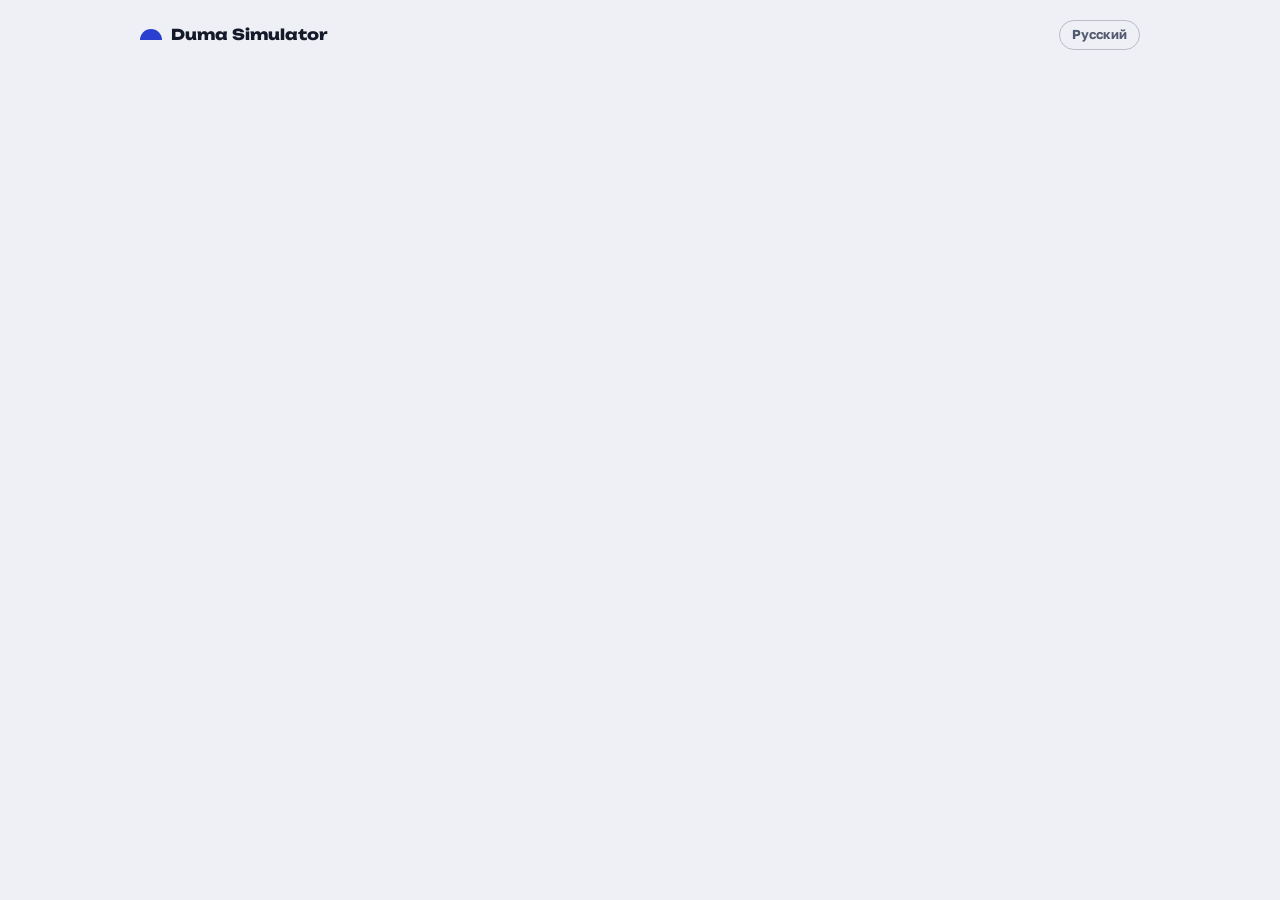
==== index.html @ 5d087ceb "Add Bulgarian scenarios: 2024 and 2026 National Assembly elections with 2030s futures Co-Authored-By" ====
<!DOCTYPE html>
<html lang="en">
<head>
<meta charset="UTF-8">
<meta name="viewport" content="width=device-width, initial-scale=1">
<title>Duma Simulator — test</title>
<meta name="description" content="A test about the Russian State Duma: the elections of 1993–2026, parties, coalitions, the cabinet and the make-up of the Duma based on your answers.">
<script>try{var w=localStorage.getItem('duma-sim-lang');if(!w&&/^ru/i.test(navigator.language||''))w='ru';if(w==='ru')location.replace('ru/index.html');}catch(e){}</script>
<link rel="icon" type="image/svg+xml" href="img/favicon.svg">
<link rel="icon" type="image/png" sizes="180x180" href="img/icon-180.png">
<link rel="apple-touch-icon" href="img/icon-180.png">
<link rel="preconnect" href="https://fonts.googleapis.com">
<link rel="preconnect" href="https://fonts.gstatic.com" crossorigin>
<link rel="stylesheet" href="https://fonts.googleapis.com/css2?family=Golos+Text:wght@400;500;600;700&family=Unbounded:wght@600;800&display=swap">
<link rel="stylesheet" href="css/styles.css?v=31">
</head>
<body>

<div class="wrap">
  <div class="top">
    <div class="brand"><i></i>Duma Simulator</div>
    <div class="top-r">
      <button type="button" class="link" id="toBuild" hidden>← Back to test settings</button>
      <a class="lang" href="ru/index.html" lang="ru" onclick="try{localStorage.setItem('duma-sim-lang','ru')}catch(e){}">Русский</a>
    </div>
  </div>
  <main id="app"></main>
</div>

<script src="vendor/d3.min.js?v=31"></script>
<script src="vendor/d3-parliament.js?v=31"></script>
<script src="js/photos.js?v=31"></script>
<script src="js/logos.js?v=31"></script>
<script src="js/data.js?v=31"></script>
<script src="js/world.js?v=31"></script>
<script src="js/map.js?v=31"></script>
<script src="js/future.js?v=31"></script>
<script src="js/futmap.js?v=31"></script>
<script src="js/bulgaria.js?v=31"></script>
<script src="js/bgmap.js?v=31"></script>
<script src="js/app.js?v=31"></script>
</body>
</html>
---- css/styles.css ----
/* Базовый сброс */
html{-webkit-text-size-adjust:100%}
body{margin:0}
img{max-width:100%}
[hidden]{display:none!important}

/* Layout: одна рабочая колонка 1040px; конструктор — пресеты и четыре пронумерованных шага, дальше тест идёт экран за экраном */
:root{
  --bg:#eef0f5; --surface:#ffffff; --sunk:#e5e8ef; --pend:#d3d8e3;
  --line:rgba(22,28,45,.12); --line2:rgba(22,28,45,.24);
  --ink:#151a2b; --ink2:#525a70; --ink3:#868da3;
  --accent:#2a3fd0; --accent-soft:#e3e7fb; --accent-mid:#b9c2f4; --on-accent:#ffffff;
  --accent2:#d9781a; --gold:#f2c230; --on-gold:#3a2c00; --up:#1f9d55; --down:#d64545;
  --wb-bg:#f8f9fa; --wb-fg:#202122; --wb-line:#a2a9b1; --wb-head:#eaecf0; --wb-link:#3366cc; --wb-mute:#54595d;
  --display:'Unbounded','Golos Text',system-ui,sans-serif;
  --body:'Golos Text',system-ui,-apple-system,'Segoe UI',sans-serif;
}
@media (prefers-color-scheme: dark){ :root:not([data-theme="light"]){
  --bg:#0f1220; --surface:#191d2e; --sunk:#232840; --pend:#31374f;
  --line:rgba(255,255,255,.09); --line2:rgba(255,255,255,.22);
  --ink:#e9ebf3; --ink2:#a3aabf; --ink3:#6b728b;
  --accent:#8f9dff; --accent-soft:#232b55; --accent-mid:#3a478c; --on-accent:#0f1220;
  --accent2:#f0a550; --gold:#ffd84d; --on-gold:#221a00; --up:#5fe39a; --down:#ff7b7b; color-scheme:dark } }
:root[data-theme="dark"]{
  --bg:#0f1220; --surface:#191d2e; --sunk:#232840; --pend:#31374f;
  --line:rgba(255,255,255,.09); --line2:rgba(255,255,255,.22);
  --ink:#e9ebf3; --ink2:#a3aabf; --ink3:#6b728b;
  --accent:#8f9dff; --accent-soft:#232b55; --accent-mid:#3a478c; --on-accent:#0f1220;
  --accent2:#f0a550; --gold:#ffd84d; --on-gold:#221a00; --up:#5fe39a; --down:#ff7b7b; color-scheme:dark }

*{box-sizing:border-box}
body{background:var(--bg);color:var(--ink);font:400 15px/1.5 var(--body)}
button,input,select,textarea{font:inherit;color:inherit}
:focus-visible{outline:2px solid var(--accent);outline-offset:2px;border-radius:6px}
h1,h2,h3{font-family:var(--display);text-wrap:balance;margin:0;letter-spacing:-.01em}
.wrap{max-width:1040px;margin:0 auto;padding-inline:20px;padding-block:20px 56px}
.top{display:flex;align-items:center;justify-content:space-between;gap:12px;flex-wrap:wrap;margin-bottom:22px}
.brand{font:800 15px var(--display);display:flex;align-items:center;gap:9px}
.top-r{display:flex;align-items:center;gap:6px 16px;flex-wrap:wrap}
.lang{font-size:13px;font-weight:700;color:var(--ink2);text-decoration:none;border:1px solid var(--line2);border-radius:999px;padding:4px 12px}
.lang:hover{color:var(--accent);border-color:var(--accent)}
.brand i{width:22px;height:11px;border-radius:22px 22px 0 0;background:var(--accent);display:block}
.dot{display:inline-block;width:10px;height:10px;border-radius:50%;margin-right:6px;flex-shrink:0}
.logo{display:inline-block;width:22px;height:22px;border-radius:6px;object-fit:contain;background:var(--wb-bg);border:2px solid var(--line2);margin-right:7px;vertical-align:-6px;flex-shrink:0}
.hint{font-size:13px;color:var(--ink2);margin:0;max-width:68ch}
.cta{border:0;border-radius:999px;background:var(--accent);color:var(--on-accent);font-weight:700;padding:11px 22px;cursor:pointer}
.cta:disabled{opacity:.35;cursor:default}
.cta.ghost{background:transparent;color:var(--accent);box-shadow:inset 0 0 0 1.5px var(--accent)}
.link{border:0;background:none;color:var(--ink2);font-weight:600;font-size:13.5px;cursor:pointer;padding:6px 0}
.link:hover{color:var(--accent)}
.link:disabled{opacity:.35;cursor:default}
.box{background:var(--surface);border:1px solid var(--line);border-radius:14px;padding:18px}
.stack{display:grid;gap:18px}

/* Зал (d3-parliament) */
.hemi svg{display:block;width:100%;height:auto;overflow:visible}
.hemi .seat{transition:fill .45s ease,opacity .3s}
.hemi .seat.dim{opacity:.13}
.hemi .big{fill:var(--ink);font:800 44px var(--display)}
.hemi .sm{fill:var(--ink2);font:500 17px var(--body)}

/* Конструктор */
.intro h1{font-size:clamp(26px,4.6vw,42px);line-height:1.08;margin-bottom:10px}
.intro p{color:var(--ink2);max-width:62ch;margin:0}
.step{display:grid;gap:14px}
.step>header{display:flex;align-items:baseline;gap:6px 12px;flex-wrap:wrap}
.step .num{font:800 13px var(--display);color:var(--on-accent);background:var(--accent);width:26px;height:26px;border-radius:50%;display:inline-flex;align-items:center;justify-content:center;flex-shrink:0;align-self:center}
.step h2{font-size:19px}
.presets{display:grid;grid-template-columns:repeat(auto-fill,minmax(190px,1fr));gap:8px}
.preset{position:relative;display:block;text-align:left;border:1.5px solid var(--line2);background:var(--surface);border-radius:12px;padding:10px 12px;cursor:pointer;min-width:0}
.preset:hover{border-color:var(--accent)}
.preset[aria-pressed="true"]{border-color:var(--accent);box-shadow:0 0 0 1px var(--accent);background:var(--accent-soft)}
.preset b{display:block;padding-right:18px}
.preset span{display:block;font-size:12.5px;color:var(--ink2);line-height:1.35;margin-top:2px}
.pwrap{position:relative;min-width:0;display:grid}
.pwrap .x{position:absolute;top:4px;right:4px;width:24px;height:24px;font-size:16px}
.psave{display:flex;gap:8px;flex-wrap:wrap;align-items:center}
.psave .in{flex:1;min-width:160px;max-width:320px}
.parl{display:grid;grid-template-columns:1.1fr .9fr;gap:28px;align-items:center}
.parl-form{display:grid;gap:16px;min-width:0}
.lbl{font-size:12px;font-weight:700;letter-spacing:.06em;text-transform:uppercase;color:var(--ink2);display:block;margin-bottom:6px}
.seats{display:flex;align-items:center;gap:14px}
.seats input[type=number]{width:108px;font:800 24px var(--display);padding:6px 10px;border:1.5px solid var(--line2);border-radius:10px;background:var(--surface);font-variant-numeric:tabular-nums}
.seats input[type=range]{flex:1;min-width:0;accent-color:var(--accent)}
.chips{display:flex;flex-wrap:wrap;gap:6px}
.chip{border:1px solid var(--line2);background:var(--surface);border-radius:999px;padding:4px 12px;font-size:12.5px;font-weight:600;cursor:pointer;color:var(--ink2);display:inline-flex;align-items:center}
.chip:hover,.chip[aria-pressed="true"]{border-color:var(--accent);color:var(--accent)}
.chip[aria-pressed="true"]{background:var(--accent-soft)}
.sys{border:0;padding:0;margin:0;display:grid;grid-template-columns:repeat(auto-fit,minmax(170px,1fr));gap:8px;min-width:0}
.sys label{position:relative;display:block;border:1.5px solid var(--line2);border-radius:12px;padding:10px 12px;cursor:pointer;background:var(--surface)}
.sys input[type=radio],.sys input[type=checkbox]{position:absolute;opacity:0}
.sys label:has(input:checked){border-color:var(--accent);box-shadow:0 0 0 1px var(--accent);background:var(--accent-soft)}
.sys label:has(input:focus-visible){outline:2px solid var(--accent);outline-offset:2px}
.sys label:has(input:disabled){opacity:.45;cursor:default}
.sys b{display:block;font-weight:700;margin-bottom:2px;line-height:1.25}
.sys span{font-size:12.5px;color:var(--ink2);line-height:1.4;display:block}
.parl-fig{margin:0;min-width:0}
.parl-leg{display:flex;flex-wrap:wrap;justify-content:center;gap:4px 16px;font-size:12.5px;color:var(--ink2);margin-top:8px}
.parl-leg b{color:var(--ink);font-variant-numeric:tabular-nums}
.ring{display:inline-block;width:10px;height:10px;border-radius:50%;border:3px solid var(--accent2);margin-right:6px}
.note{font-size:12.5px;color:var(--ink2);background:var(--sunk);border-radius:8px;padding:8px 11px}

.rows{display:grid;gap:6px}
.in{width:100%;min-width:0;border:1px solid var(--line);border-radius:8px;background:var(--surface);padding:6px 9px}
.in:hover{border-color:var(--line2)}
textarea.in{resize:vertical;line-height:1.35;display:block}
input[type=color]{width:34px;height:32px;padding:2px;border:1px solid var(--line2);border-radius:8px;background:var(--surface);cursor:pointer}
.x{border:0;background:none;color:var(--ink3);cursor:pointer;font-size:18px;line-height:1;width:30px;height:30px;border-radius:8px}
.x:hover{color:var(--down);background:var(--sunk)}
.x:disabled{opacity:.3;cursor:default}
.add{justify-self:start;border:1px dashed var(--line2);background:none;border-radius:8px;padding:6px 12px;font-size:13px;font-weight:600;color:var(--ink2);cursor:pointer}
.add:hover{color:var(--accent);border-color:var(--accent)}
.card{border:1px solid var(--line);border-radius:12px;background:var(--surface)}
.card>summary{cursor:pointer;padding:11px 14px;display:flex;align-items:center;gap:6px;font-weight:700}
.card>summary small{margin-left:auto;font-weight:500;color:var(--ink2);font-size:12.5px;white-space:nowrap}
.c-body{padding:4px 14px 14px;display:grid;gap:12px}
.c-body:empty{display:none}
.f-f{display:grid;grid-template-columns:34px minmax(120px,1fr) 2fr 30px;gap:8px;align-items:center}
.f-logo{display:flex;align-items:center;gap:10px;flex-wrap:wrap;font-size:13px;color:var(--ink2)}
.f-logo .logo{width:44px;height:44px;border-radius:10px;margin:0}
.f-logo .ph{width:44px;height:44px;border-radius:10px;border:1px dashed var(--line2);display:inline-flex;align-items:center;justify-content:center;font-size:11px;color:var(--ink3)}
.f-logo input[type=file]{font-size:12.5px;max-width:100%}
.tg{display:grid;grid-template-columns:110px 1fr;gap:8px;align-items:start}
.tg>span{font-size:11.5px;font-weight:700;letter-spacing:.05em;text-transform:uppercase;color:var(--ink3);padding-top:5px}
.tchip{border:1px solid var(--line2);background:var(--surface);border-radius:999px;padding:3px 10px;font-size:12.5px;font-weight:600;color:var(--ink2);cursor:pointer;display:inline-flex;align-items:center;gap:5px}
.tchip small{font-size:11px;font-weight:500;opacity:.85}
.tchip[data-l="1"]{background:var(--accent-soft);color:var(--ink);border-color:var(--accent-mid)}
.tchip[data-l="2"]{background:var(--accent-mid);color:var(--ink);border-color:var(--accent)}
.tchip[data-l="3"]{background:var(--accent);color:var(--on-accent);border-color:var(--accent)}
span.tchip{cursor:default}
.tchip .rm{border:0;background:none;color:inherit;cursor:pointer;padding:0 0 0 2px;font-size:14px;line-height:1}
.t-f{display:grid;grid-template-columns:34px 1.2fr 1fr 1fr 30px;gap:8px;align-items:center}
.q{border-top:1px solid var(--line);padding-top:12px;display:grid;gap:8px}
.q.off .q-ab,.q.off .q-t,.q.off .q-ax{opacity:.45}
.q-head{display:grid;grid-template-columns:22px 1fr 30px;gap:8px;align-items:center}
.q-head input[type=checkbox]{width:18px;height:18px;accent-color:var(--accent)}
.q-t{font-weight:700}
.q-ab{display:grid;grid-template-columns:1fr 1fr;gap:10px;padding-left:30px}
.opt{display:grid;gap:6px;min-width:0;align-content:start}
.opt label{display:grid;grid-template-columns:16px 1fr;gap:6px;align-items:start;font:800 12px var(--display);color:var(--ink3)}
.opt label span{padding-top:9px}
.trs{display:flex;flex-wrap:wrap;gap:5px;align-items:center;padding-left:22px}
.tsel{width:auto;max-width:150px;padding:3px 6px;font-size:12.5px;border-radius:999px;color:var(--ink2)}
.q-ax{padding-left:30px;display:grid;grid-template-columns:1fr auto;gap:10px;align-items:center;font-size:12px;color:var(--ink2)}
.q-ax svg{display:block;width:100%;height:auto}
.q-ax .in{width:auto;font-size:12.5px;padding:3px 6px}
.launch{position:sticky;bottom:calc(10px + env(safe-area-inset-bottom,0px));z-index:5;display:flex;align-items:center;gap:8px 16px;flex-wrap:wrap;background:var(--surface);border:1px solid var(--line2);border-radius:16px;padding:12px 16px;box-shadow:0 10px 30px rgba(10,14,40,.14)}
.launch span{font-size:13px;color:var(--ink2);flex:1;min-width:150px}
.io textarea{width:100%;min-height:120px;font:12px/1.4 ui-monospace,Consolas,monospace;margin:8px 0}
.io summary{cursor:pointer;font-weight:700}
.io .r{display:flex;gap:8px 14px;flex-wrap:wrap;align-items:center}

/* Приоритеты и вердикт о системе */
.narrow{max-width:720px;margin:0 auto}
.narrow h2,.res h2{font-size:clamp(24px,4vw,36px);line-height:1.1;margin-bottom:8px}
.lead{color:var(--ink2);margin:0 0 16px;max-width:60ch}
.lead b{color:var(--ink)}
.pr{display:grid;grid-template-columns:1fr 64px;gap:8px 12px;align-items:center;background:var(--surface);border:1px solid var(--line);border-radius:12px;padding:10px 12px}
.pr.off .nm,.pr.off .st{opacity:.45}
.pr .nm{font-weight:700;line-height:1.2;min-width:0}
.pr .nm small{display:block;font-weight:500;font-size:12px;color:var(--ink2);margin-top:2px}
.pr .st{text-align:right;font:800 18px var(--display);font-variant-numeric:tabular-nums;line-height:1}
.pr .st small{display:block;font:600 10.5px var(--body);color:var(--ink3);margin-top:3px}
.seg{grid-column:1/-1;display:flex;gap:2px;background:var(--sunk);border-radius:10px;padding:3px}
.seg button{flex:1;min-width:0;border:0;background:none;border-radius:7px;padding:6px 2px;font-size:12.5px;font-weight:600;color:var(--ink2);cursor:pointer;white-space:nowrap;overflow:hidden;text-overflow:ellipsis}
.seg button[aria-checked="true"]{background:var(--accent);color:var(--on-accent)}
.seg button[data-l="0"][aria-checked="true"]{background:var(--ink3);color:var(--surface)}
.go{display:flex;align-items:center;gap:14px;flex-wrap:wrap;margin-top:18px}
.go span{font-size:13px;color:var(--ink2)}
.vd{display:grid;gap:8px;margin:0 0 14px}
.vd div{display:grid;grid-template-columns:minmax(0,1.3fr) 1fr 34px;gap:10px;align-items:center;font-size:13.5px}
.vd div.win{font-weight:700}
.vd i{display:block;height:8px;border-radius:4px;background:var(--pend);overflow:hidden}
.vd i b{display:block;height:100%;background:var(--ink3);border-radius:4px}
.vd .win i b{background:var(--accent)}
.vd em{font:800 13px var(--display);font-style:normal;text-align:right;font-variant-numeric:tabular-nums}

/* Вопрос */
.prog{display:flex;gap:3px;margin-bottom:22px}
.prog i{flex:1;height:5px;border-radius:3px;background:var(--pend)}
.prog i.gap{margin-left:7px}
.prog i.done{background:var(--accent)}
.prog i.skip{background:color-mix(in srgb,var(--accent) 35%,var(--pend))}
.prog i.cur{background:var(--ink2)}
.meta{display:flex;align-items:center;gap:8px 10px;flex-wrap:wrap;font-size:13px;color:var(--ink2);margin-bottom:12px}
.meta b{color:var(--ink);font-size:14px}
.pill{border-radius:999px;padding:2px 10px;background:var(--surface);border:1px solid var(--line2);font-weight:700;color:var(--ink);font-size:12px}
.pill.d{border-color:var(--accent2)}
.qtitle{font-size:clamp(22px,3.4vw,32px);line-height:1.15;margin-bottom:20px}
.poles{display:grid;grid-template-columns:1fr 1fr;gap:12px}
.pole{border:1.5px solid var(--line2);background:var(--surface);border-radius:12px;padding:12px 14px;line-height:1.4;font-weight:600;cursor:pointer;text-align:left;opacity:var(--o,1);transition:border-color .2s,opacity .2s;min-width:0}
.pole.r{text-align:right}
.pole em{display:block;font:800 12px var(--display);font-style:normal;color:var(--ink3);margin-bottom:3px}
.pole.on{border-color:var(--accent);box-shadow:0 0 0 1px var(--accent)}
.pole.on em{color:var(--accent)}
.track{position:relative;height:56px;margin:14px 18px 0;touch-action:none;cursor:pointer;user-select:none;-webkit-user-select:none}
.track .rail{position:absolute;left:0;right:0;top:25px;height:6px;border-radius:3px;background:var(--pend)}
.track .tick{position:absolute;top:21px;width:2px;height:14px;margin-left:-1px;background:var(--line2)}
.track .tick.c{background:var(--ink3);height:18px;top:19px}
.track .fill{position:absolute;top:25px;height:6px;border-radius:3px;background:var(--accent)}
.ball{position:absolute;top:10px;width:36px;height:36px;margin-left:-18px;border-radius:50%;background:var(--surface);border:3px solid var(--ink3);box-shadow:0 4px 14px rgba(0,0,0,.18);cursor:grab;outline:none;transition:border-color .2s,transform .15s}
.ball::after{content:"";position:absolute;inset:7px;border-radius:50%;background:var(--ink3)}
.track.set .ball{border-color:var(--accent)}
.track.set .ball::after{background:var(--accent)}
.ball:focus-visible{box-shadow:0 0 0 4px color-mix(in srgb,var(--accent) 35%,transparent),0 4px 14px rgba(0,0,0,.18)}
.track.drag .ball{cursor:grabbing;transform:scale(1.12)}
.track.anim .ball,.track.anim .fill{transition:left .25s ease,width .25s ease,border-color .2s}
.val{text-align:center;font-size:13.5px;font-weight:600;color:var(--ink2);min-height:20px;margin-top:2px}
.nav2{display:flex;align-items:center;gap:18px;flex-wrap:wrap;margin-top:22px}
.kbd{font-size:11.5px;color:var(--ink3);margin-top:12px}
@media (hover:none){.kbd{display:none}}

/* Табло */
.board h2{font-size:clamp(18px,3vw,26px);line-height:1.15}
.board h2 em{font-style:normal;color:var(--accent)}
.board .eyebrow{font-size:11px;font-weight:700;letter-spacing:.12em;text-transform:uppercase;color:var(--ink2)}
.bcols{display:grid;grid-template-columns:1.05fr .95fr;gap:28px;align-items:center;margin-top:14px}
.bcols>*{min-width:0}
.sb{position:relative}
.sr{position:absolute;left:0;right:0;height:40px;display:grid;grid-template-columns:22px 1fr 54px 44px;gap:10px;align-items:center;padding:0 10px 0 8px;border-radius:9px;background:var(--sunk);border-left:4px solid var(--c);transition:top .8s cubic-bezier(.2,.8,.2,1)}
.sr.maj{box-shadow:0 0 0 2px var(--gold)}
.sr .rk{font:800 13px var(--display);color:var(--ink2);text-align:center}
.sr .nm{min-width:0}
.sr .nm b{display:block;font-size:13.5px;white-space:nowrap;overflow:hidden;text-overflow:ellipsis;line-height:1.2}
.sr .nm .logo{width:16px;height:16px;border-width:1px;border-radius:4px;margin-right:5px;vertical-align:-3px}
.sr .bar{display:block;position:relative;height:4px;border-radius:2px;background:var(--pend);margin-top:4px}
.sr .bar span{position:absolute;left:0;top:0;bottom:0;border-radius:2px;background:var(--c);transition:width .7s ease}
.sr .bar em{position:absolute;left:70%;top:-3px;bottom:-3px;width:2px;background:var(--ink3)}
.sr .pts{justify-self:center;font:800 12px var(--display);color:var(--on-gold);background:var(--gold);border-radius:7px;padding:3px 6px;min-width:40px;text-align:center;opacity:0;transform:scale(.4);transition:opacity .25s,transform .4s cubic-bezier(.3,1.6,.5,1)}
.sr .pts.show{opacity:1;transform:none}
.sr .pts.zero{background:var(--pend);color:var(--ink2)}
.sr .pts.neg{background:var(--down);color:var(--surface)}
.sr .tot{text-align:right;font:800 17px var(--display);font-variant-numeric:tabular-nums}
.msg{min-height:22px;margin:10px 0 0;font-weight:700;text-align:center}
.bfoot{display:flex;justify-content:space-between;gap:10px;flex-wrap:wrap;margin-top:12px;font-size:12px;color:var(--ink2)}
.bnav{display:flex;align-items:center;justify-content:space-between;gap:12px;flex-wrap:wrap;margin-top:16px}

/* Результат */
.main{display:grid;grid-template-columns:1.1fr .9fr;gap:32px;align-items:center}
.main>*{min-width:0}
.leg{display:grid;gap:2px}
.row{display:grid;grid-template-columns:auto minmax(0,1.5fr) 1fr auto;gap:8px;align-items:center;border:0;background:none;text-align:left;padding:7px 6px;border-radius:8px;cursor:pointer;font-size:13.5px}
.row:hover,.row[aria-pressed="true"]{background:var(--sunk)}
.row .dot,.row .logo{margin:0}
.row b{white-space:nowrap;overflow:hidden;text-overflow:ellipsis}
.row .bar{height:8px;border-radius:4px;background:var(--pend);overflow:hidden}
.row .bar span{display:block;height:100%;border-radius:4px;transition:width .5s}
.row .n{text-align:right;font:800 13px var(--display);font-variant-numeric:tabular-nums;white-space:nowrap}
.row .n small{font:500 11px var(--body);color:var(--ink2);margin-right:6px}
.row.zero{opacity:.45}
.desc{font-size:13px;color:var(--ink2);background:var(--sunk);border-radius:8px;padding:9px 11px;margin-top:8px;min-height:40px}
.desc b{color:var(--ink)}
.box h3{font-size:15px;margin-bottom:4px}
.box .hint{margin-bottom:10px}
.coal{display:grid;grid-template-columns:repeat(auto-fit,minmax(240px,1fr));gap:8px}
.co{border:1px solid var(--line2);border-radius:10px;padding:9px 11px;min-width:0}
.co .t{display:flex;justify-content:space-between;align-items:baseline;gap:8px;font-size:13px;font-weight:700}
.co .t em{font:800 14px var(--display);font-style:normal;color:var(--accent)}
.co .bar{position:relative;display:flex;height:10px;border-radius:5px;overflow:hidden;background:var(--pend);margin-top:7px}
.co .bar span{display:block;height:100%}
.co .bar em{position:absolute;top:-2px;bottom:-2px;width:2px;background:var(--ink);opacity:.7}
.ths{display:grid;grid-template-columns:1fr 1fr;gap:6px 22px}
.tr{display:grid;grid-template-columns:1fr 60px;gap:5px 10px;align-items:center;padding:8px;border-radius:10px;border:1px solid transparent;cursor:pointer;min-width:0}
.tr:hover,.tr[aria-pressed="true"]{background:var(--sunk)}
.tr[aria-pressed="true"]{border-color:var(--line2)}
.tr .nm{font-weight:700;font-size:13.5px;min-width:0}
.tr .n{text-align:right;font:800 15px var(--display);font-variant-numeric:tabular-nums}
.tr .tb{grid-column:1/-1;display:flex;height:10px;border-radius:5px;overflow:hidden;background:var(--pend)}
.tr .tb i{display:block;height:100%}
.tr.na{opacity:.5;cursor:default}
.strips{display:grid;grid-template-columns:1fr 1fr;gap:10px 14px;align-items:start}
.strip{background:var(--sunk);border-radius:12px;padding:10px 12px 6px;min-width:0}
.strip .l{display:flex;justify-content:space-between;gap:8px;font-size:11.5px;color:var(--ink2)}
.strip .l b{color:var(--ink);font-size:12px;text-align:center}
.strip svg{display:block}
.fleg{display:flex;flex-wrap:wrap;gap:4px 12px;font-size:11.5px;color:var(--ink2);margin-bottom:10px}
.fleg .dot{width:8px;height:8px;margin-right:4px}
.you{background:var(--surface);box-shadow:inset 0 0 0 2px var(--ink)}
.qd summary{cursor:pointer;font-size:11.5px;font-weight:600;color:var(--accent);width:max-content;padding:2px 0}
.qd[open]{background:var(--surface);border-radius:10px;padding:4px 10px 6px;margin:4px -4px 6px}
.qr{padding:8px 0;border-top:1px solid var(--line)}
.qr .h{display:flex;justify-content:space-between;align-items:center;gap:8px;font-size:12.5px;flex-wrap:wrap}
.near{display:inline-flex;align-items:center;padding:3px 10px 3px 8px;border-radius:999px;font-size:11.5px;font-weight:700;background:color-mix(in srgb,var(--c) 14%,var(--surface));border:1px solid color-mix(in srgb,var(--c) 50%,transparent)}
.near small{font-size:10.5px;font-weight:500;color:var(--ink2);margin-right:6px}
.near .dot{width:8px;height:8px;margin-right:5px;background:var(--c)}
.near.off{font-weight:500;color:var(--ink3);background:var(--sunk);border-color:var(--line)}
.qr .ab{display:flex;justify-content:space-between;gap:12px;font-size:10.5px;line-height:1.35;color:var(--ink3)}
.qr .ab span{max-width:48%}
.qr .ab span+span{text-align:right}
.acts{display:flex;flex-wrap:wrap;gap:10px}
/* Мир вокруг Думы: карта, законопроекты */
#presbox:empty,#mapbox:empty,#billbox:empty{display:none}
.co .bar em.cm{background:var(--accent2);opacity:1}
.mapgrid{display:grid;grid-template-columns:1.6fr 1fr;gap:20px;align-items:start}
.mapgrid>*{min-width:0}
.rumap svg{display:block;width:100%;height:auto}
.rumap .rg{stroke:var(--surface);stroke-width:.7;cursor:pointer;transition:opacity .2s}
.rumap .rg:hover{opacity:.75}
.rumap .rg.sel{stroke:var(--ink);stroke-width:2}
.rumap .rg.city{stroke:var(--ink);stroke-width:1.2}
.bill{border-top:1px solid var(--line);padding:12px 0 4px}
.bill .h{display:flex;justify-content:space-between;align-items:center;gap:10px;flex-wrap:wrap;margin-bottom:2px}
.bill .hint{margin:4px 0;max-width:none}
.pill.ok{border-color:var(--up);color:var(--up)}
.pill.bad{border-color:var(--down);color:var(--down)}
.vbar{position:relative;display:flex;height:12px;border-radius:6px;background:var(--pend);margin:8px 0 4px}
.vbar span{display:block;height:100%}
.vbar .y{background:var(--up);border-radius:6px 0 0 6px}
.vbar .a{background:var(--ink3)}
.vbar .n{background:var(--down)}
.vbar em{position:absolute;top:-3px;bottom:-3px;width:2px;background:var(--ink)}
.vnum{display:flex;flex-wrap:wrap;gap:4px 16px;font-size:12.5px;color:var(--ink2);font-variant-numeric:tabular-nums}
.vnum b{color:var(--ink)}
.bvs{display:grid;gap:2px;font-size:12.5px;color:var(--ink2);margin:6px 0 2px}
.bvs .dot{width:8px;height:8px;margin:0 4px 0 2px}
@media (max-width:820px){.mapgrid{grid-template-columns:1fr}}
.cmp svg{display:block;width:100%;max-width:440px;height:auto;margin:0 auto}
.cmp .ax{font:600 10.5px var(--body);fill:var(--ink2);letter-spacing:.03em}
.cmp .lb{font:500 10.5px var(--body);fill:var(--ink)}
.cmp .lb.you{font-weight:700}
.chip:disabled{opacity:.4;cursor:default}
.chip.veto[aria-pressed="true"]{border-color:var(--down);color:var(--down);background:color-mix(in srgb,var(--down) 12%,var(--surface))}
.coed{display:grid;gap:6px;padding:10px 0;border-top:1px solid var(--line)}
.chk{display:flex;gap:8px;align-items:flex-start;font-size:13.5px;margin-top:6px}
.chk input{width:18px;height:18px;accent-color:var(--accent);flex-shrink:0}
.co .t small{display:block;font-weight:500;font-size:12px;color:var(--ink2);margin-top:1px}
.chip .logo{width:16px;height:16px;border-width:1px;border-radius:4px;margin-right:5px;vertical-align:0}
.cab-row{display:grid;grid-template-columns:26px minmax(0,1.2fr) minmax(0,1fr) minmax(0,1fr);gap:10px;align-items:center;padding:8px 0 8px 10px;border-top:1px solid var(--line);border-left:4px solid var(--c)}
.cab-row .rk{font:800 12px var(--display);color:var(--ink3);text-align:center}
.cab-row .nm{min-width:0}
.cab-row .nm small{display:block;font-size:12px;color:var(--ink2)}
.cab-row .nm small.who{font-size:13.5px;color:var(--ink)}
@media (max-width:820px){.cab-row{grid-template-columns:26px minmax(0,1fr)}.cab-row select{grid-column:2}}
.ppl{display:grid;gap:6px;min-width:0}
.pp{display:grid;grid-template-columns:30px minmax(0,1.3fr) minmax(0,1fr) auto auto 30px;gap:8px;align-items:center}
.ava{width:40px;height:50px;object-fit:cover;object-position:50% 20%;border-radius:6px;border:1px solid var(--line2);background:var(--sunk);float:left;margin-right:10px}
.ava.sm{width:30px;height:38px;float:none;margin:0;display:block}
.chip.up{cursor:pointer}
#credits p{margin:3px 0;font-size:11.5px;overflow-wrap:anywhere}
#credits summary{cursor:pointer}
@media (max-width:820px){.pp{grid-template-columns:30px minmax(0,1fr) auto 30px}.pp select{grid-column:2/-1;grid-row:2}}
.wb-ph.pic{background:var(--wb-bg)}
.wb-ph.pic img{width:100%;height:100%;object-fit:cover;object-position:50% 20%;max-width:none;max-height:none}
/* Викибокс: намеренно один и тот же светлый вид в обеих темах, как на странице Википедии */
.wb{width:100%;max-width:440px;margin:0 auto;border:1px solid var(--wb-line);border-collapse:collapse;background:var(--wb-bg);color:var(--wb-fg);font:12.5px/1.45 sans-serif;table-layout:fixed}
.wb th,.wb td{padding:3px 5px;vertical-align:top;text-align:center;overflow-wrap:anywhere}
.wb th[scope=row]{text-align:left;font-weight:700;width:26%}
.wb .wb-left{text-align:left}
.wb .wb-title{font-size:14.5px;background:var(--wb-head);padding:7px 5px}
.wb .wb-title div{font-weight:400;font-size:12px}
.wb-nav{display:grid;grid-template-columns:1fr auto 1fr;gap:8px}
.wb-nav span{color:var(--wb-link)}
.wb-nav span:first-child{text-align:left}
.wb-nav span:last-child{text-align:right}
.wb .wb-sub{font-weight:700;border-bottom:1px solid var(--wb-line);padding-bottom:7px}
.wb .wb-hr{border-bottom:1px solid var(--wb-line);padding:0;height:4px}
.wb-ph{width:62px;height:78px;margin:5px auto 0;display:flex;align-items:center;justify-content:center;border:1px solid var(--wb-line)}
.wb-ph img{max-width:100%;max-height:100%;background:var(--wb-bg);padding:3px}
.wb-ph.pic img{padding:0}
.wb-ph span{color:var(--wb-bg);font:700 17px sans-serif;text-shadow:0 1px 2px rgba(0,0,0,.65)}
.wb-pn{font-weight:700}
.wb-pn i{display:block;height:5px;margin:0 auto 3px;width:80%;border:1px solid var(--wb-line)}
.wb-cap{font-size:11.5px;color:var(--wb-mute);padding-bottom:4px}
.wb .hemi{max-width:300px;margin:6px auto 0}
.det{font-size:13.5px;color:var(--ink2)}
.det summary{cursor:pointer;font-weight:700;color:var(--ink)}
.det p{margin:8px 0;max-width:72ch}
.foot{font-size:12px;color:var(--ink3);margin-top:28px;max-width:80ch}
.foot a{color:var(--ink2)}

@media (max-width:820px){
  .parl,.bcols,.main{grid-template-columns:1fr;gap:16px}
  .parl-fig{order:-1;max-width:420px;margin:0 auto;width:100%}
  .ths,.strips,.q-ab{grid-template-columns:1fr}
  .f-f{grid-template-columns:34px 1fr 30px}
  .f-f .fd{grid-column:1/-1}
  .t-f{grid-template-columns:34px 1fr 30px}
  .t-f .tp{grid-column:1/-1}
  .tg{grid-template-columns:1fr;gap:4px}
  .q-ab,.q-ax{padding-left:0}
  .q-ax{grid-template-columns:1fr}
  .bcols .hemi{max-width:320px;margin:0 auto;width:100%}
  .pole{font-size:14px;padding:10px 11px}
}
@media (prefers-reduced-motion:reduce){ .hemi .seat,.sr,.sr .bar span,.sr .pts,.row .bar span,.ball,.track.anim .ball,.track.anim .fill{transition:none} }

/* Карточка «Россия будущего» */
.fut-card{border:1px solid var(--line2);border-top:5px solid var(--fc);border-radius:12px;padding:16px;margin-top:12px;background:var(--surface)}
.fut-head{display:flex;align-items:center;gap:14px;margin-bottom:14px}
.fut-flag{width:96px;height:64px;flex-shrink:0;border:1px solid var(--line2);border-radius:4px;display:block}
.fut-head small,.fut-lead small{display:block;font-size:12px;color:var(--ink2);text-transform:uppercase;letter-spacing:.04em}
.fut-head b{font:800 22px/1.15 var(--display);display:block;overflow-wrap:anywhere}
.fut-body{display:grid;grid-template-columns:minmax(0,1fr) minmax(0,1.1fr);gap:18px;align-items:start}
.fut-lead{display:flex;align-items:center;gap:12px;margin-bottom:12px}
.fut-lead .wb-ph{margin:0;flex-shrink:0;color:#fff;font-weight:700}
.fut-lead b{font-size:17px}
.fut-info dl{margin:0;display:grid;gap:9px}
.fut-info dt{font-size:12px;color:var(--ink2);text-transform:uppercase;letter-spacing:.04em}
.fut-info dd{margin:2px 0 0;font-weight:600;overflow-wrap:anywhere}
.fut-mono{display:inline-flex;align-items:center;justify-content:center;min-width:22px;height:22px;padding:0 4px;border-radius:6px;color:#fff;font:800 10px var(--display);margin-right:7px;vertical-align:-5px;box-shadow:0 0 0 1px var(--line2)}
.fut-vis{display:grid;gap:10px}
.fut-vis figure{margin:0}
.fut-vis figcaption{font-size:12px;color:var(--ink2);text-align:center;margin-top:2px}
.fut-map{width:100%;height:auto;display:block}
.fut-map use,.fut-map path{stroke:var(--ink3);stroke-width:.6;stroke-opacity:.55}
.fut-map .off{fill:var(--line2)}
.fut-t{margin:14px 0 0;font-size:14.5px}
@media (max-width:640px){ .fut-body{grid-template-columns:1fr} .fut-head b{font-size:19px} }

/* Сворачиваемые разделы настройки теста */
details.sec{display:block}
.sec>summary{display:flex;align-items:center;gap:12px;cursor:pointer;list-style:none}
.sec>summary::-webkit-details-marker{display:none}
.sec>summary h2{font-size:19px;margin:0}
.sec-t{margin-left:auto;font-size:13px;font-weight:600;color:var(--accent);white-space:nowrap}
.sec-t::after{content:"▾";display:inline-block;margin-left:6px;transition:transform .15s}
.sec[open]>summary .sec-t::after{transform:rotate(180deg)}
.sec .t-close,.sec[open] .t-open{display:none}
.sec[open] .t-close{display:inline}
.sec:not(.box)>summary{padding:12px 14px;border:1px solid var(--line);border-radius:14px;background:var(--surface)}
.sec-b{display:grid;gap:14px;margin-top:14px}
.sec-hint{margin:-4px 2px -4px}
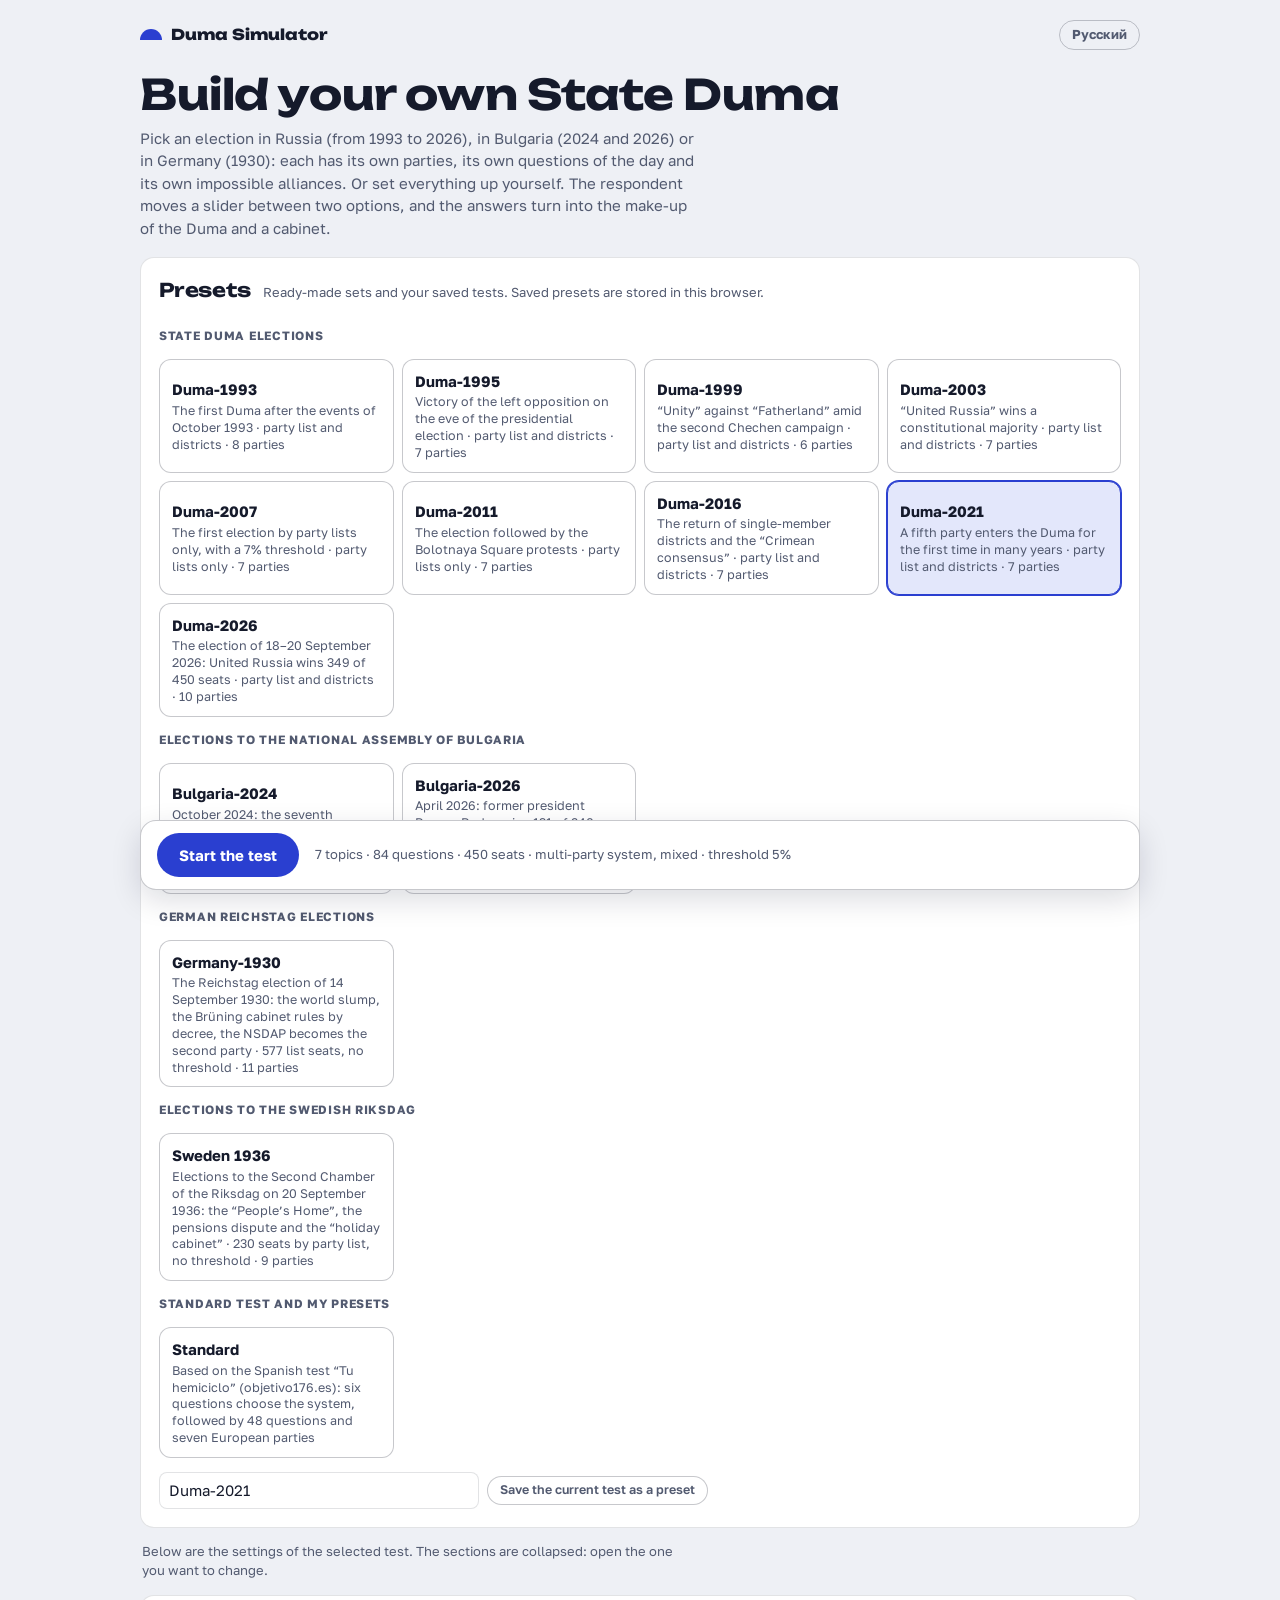
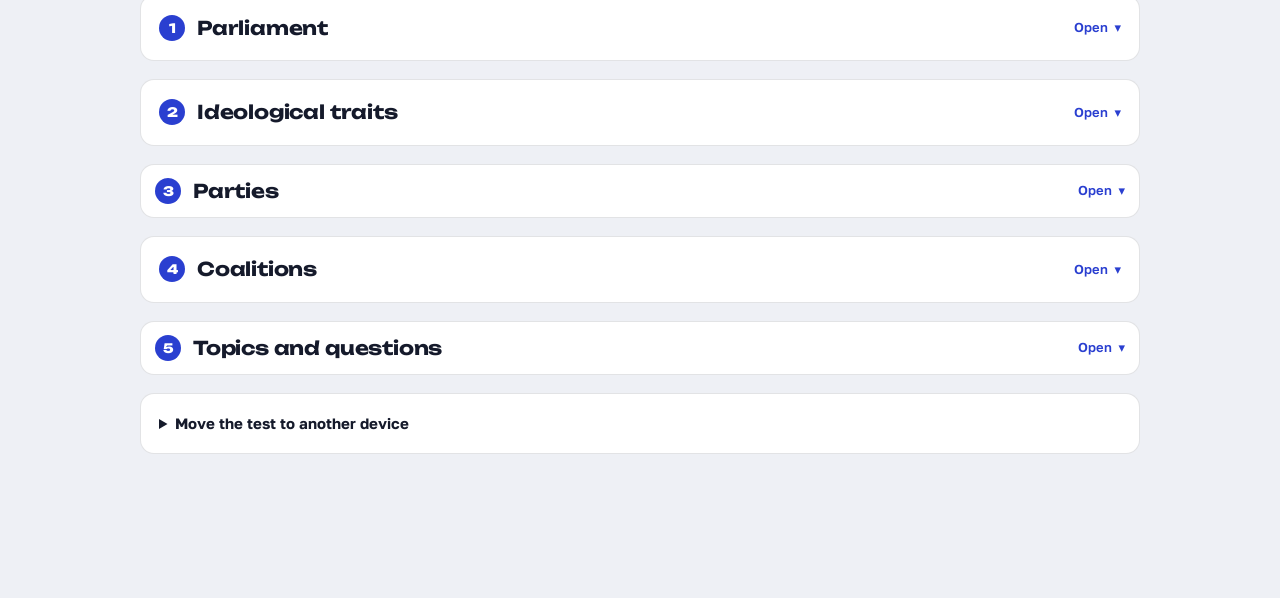
==== commit 81e96685: "Add Sweden 1936: Riksdag Second Chamber election with early-1940s futures Co-Authored-By: Claude Opu" ====
--- a/index.html
+++ b/index.html
@@ -12,7 +12,7 @@
 <link rel="preconnect" href="https://fonts.googleapis.com">
 <link rel="preconnect" href="https://fonts.gstatic.com" crossorigin>
 <link rel="stylesheet" href="https://fonts.googleapis.com/css2?family=Golos+Text:wght@400;500;600;700&family=Unbounded:wght@600;800&display=swap">
-<link rel="stylesheet" href="css/styles.css?v=31">
+<link rel="stylesheet" href="css/styles.css?v=33">
 </head>
 <body>
 
@@ -27,17 +27,21 @@
   <main id="app"></main>
 </div>
 
-<script src="vendor/d3.min.js?v=31"></script>
-<script src="vendor/d3-parliament.js?v=31"></script>
-<script src="js/photos.js?v=31"></script>
-<script src="js/logos.js?v=31"></script>
-<script src="js/data.js?v=31"></script>
-<script src="js/world.js?v=31"></script>
-<script src="js/map.js?v=31"></script>
-<script src="js/future.js?v=31"></script>
-<script src="js/futmap.js?v=31"></script>
-<script src="js/bulgaria.js?v=31"></script>
-<script src="js/bgmap.js?v=31"></script>
-<script src="js/app.js?v=31"></script>
+<script src="vendor/d3.min.js?v=33"></script>
+<script src="vendor/d3-parliament.js?v=33"></script>
+<script src="js/photos.js?v=33"></script>
+<script src="js/logos.js?v=33"></script>
+<script src="js/data.js?v=33"></script>
+<script src="js/world.js?v=33"></script>
+<script src="js/map.js?v=33"></script>
+<script src="js/future.js?v=33"></script>
+<script src="js/futmap.js?v=33"></script>
+<script src="js/bulgaria.js?v=33"></script>
+<script src="js/bgmap.js?v=33"></script>
+<script src="js/germany.js?v=33"></script>
+<script src="js/demap.js?v=33"></script>
+<script src="js/sweden.js?v=33"></script>
+<script src="js/semap.js?v=33"></script>
+<script src="js/app.js?v=33"></script>
 </body>
 </html>
